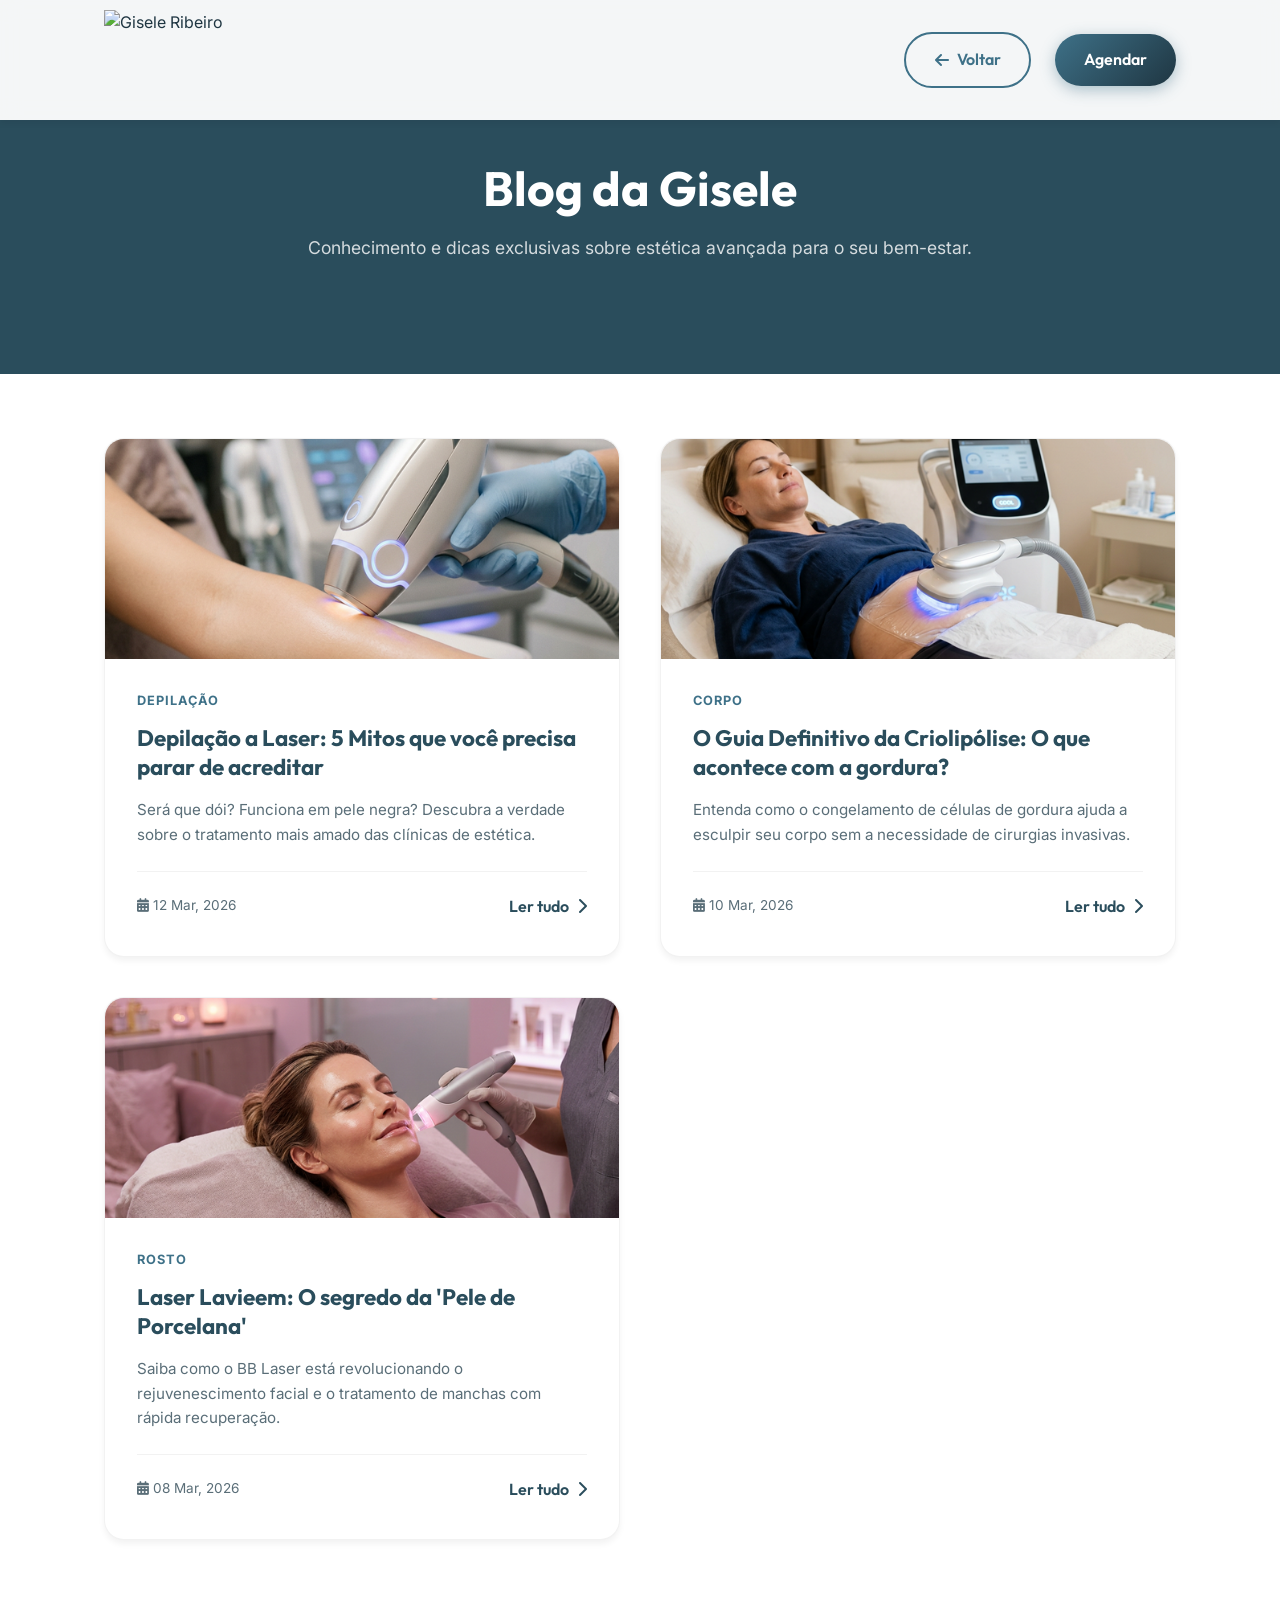
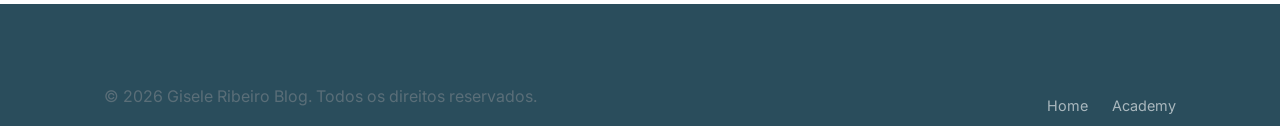
==== blog.html @ f2d23b03 "Add files via upload" ====
<!DOCTYPE html>
<html lang="pt-BR">
<head>
    <meta charset="UTF-8">
    <meta name="viewport" content="width=device-width, initial-scale=1.0">
    <meta name="description" content="Blog Gisele Ribeiro - Dicas, cuidados e novidades sobre saúde e estética avançada.">
    <title>Blog | Gisele Ribeiro Saúde e Estética</title>
    
    <!-- Favicon -->
    <link rel="icon" type="image/webp" href="https://i.ibb.co/fGSXRLW4/Giselr-Besf-nw.webp">
    
    <!-- Fonts & Icons -->
    <link rel="preconnect" href="https://fonts.googleapis.com">
    <link rel="preconnect" href="https://fonts.gstatic.com" crossorigin>
    <link href="https://fonts.googleapis.com/css2?family=Inter:wght@300;400;500;600&family=Outfit:wght@400;600;700&display=swap" rel="stylesheet">
    <link rel="stylesheet" href="https://cdnjs.cloudflare.com/ajax/libs/font-awesome/6.4.0/css/all.min.css">
    
    <link rel="stylesheet" href="styles.css">
    <style>
        .blog-hero {
            background-color: var(--primary-blue-dark);
            color: white;
            padding: 10rem 0 6rem;
            text-align: center;
        }

        .blog-hero h1 { color: white; font-size: 3rem; margin-bottom: 1rem; }
        .blog-hero p { color: rgba(255,255,255,0.8); font-size: 1.1rem; }

        .blog-container { padding: 4rem 0; }
        
        .blog-grid {
            display: grid;
            grid-template-columns: repeat(auto-fill, minmax(350px, 1fr));
            gap: 2.5rem;
        }

        .blog-card {
            background: white;
            border-radius: 20px;
            overflow: hidden;
            box-shadow: var(--shadow-sm);
            transition: var(--transition-normal);
            border: 1px solid rgba(0,0,0,0.05);
            display: flex;
            flex-direction: column;
        }

        .blog-card:hover { transform: translateY(-10px); box-shadow: var(--shadow-lg); }

        .blog-card-img { height: 220px; width: 100%; object-fit: cover; }

        .blog-card-body { padding: 2rem; flex: 1; display: flex; flex-direction: column; }
        
        .blog-card-category {
            color: var(--primary-blue);
            font-size: 0.8rem;
            text-transform: uppercase;
            letter-spacing: 1px;
            font-weight: 700;
            margin-bottom: 0.8rem;
        }

        .blog-card-body h3 { font-size: 1.4rem; margin-bottom: 1rem; line-height: 1.3; }
        .blog-card-body p { font-size: 0.95rem; color: var(--text-muted); margin-bottom: 1.5rem; flex: 1; }

        .blog-card-footer {
            display: flex;
            justify-content: space-between;
            align-items: center;
            border-top: 1px solid rgba(0,0,0,0.05);
            padding-top: 1rem;
            font-size: 0.85rem;
            color: var(--text-muted);
        }

        @media (max-width: 768px) {
            .blog-grid { grid-template-columns: 1fr; }
            .blog-hero { padding: 8rem 0 4rem; }
        }

        /* Post Modal */
        .post-modal {
            position: fixed;
            top: 0; left: 0; width: 100%; height: 100%;
            background: rgba(0,0,0,0.8);
            z-index: 10000;
            display: none;
            align-items: center;
            justify-content: center;
            padding: 2rem;
        }

        .modal-content {
            background: white;
            width: 100%;
            max-width: 800px;
            max-height: 90vh;
            border-radius: 24px;
            overflow-y: auto;
            position: relative;
            padding: 3rem;
        }

        .close-modal {
            position: absolute;
            top: 1.5rem; right: 1.5rem;
            background: none; border: none; font-size: 2rem;
            cursor: pointer; color: var(--text-dark);
        }
    </style>
</head>
<body>

    <!-- Header Navigation (Simplified) -->
    <header class="header">
        <div class="container header-content">
            <a href="index.html" class="logo">
                <img src="https://i.ibb.co/fGSXRLW4/Giselr-Besf-nw.webp" alt="Gisele Ribeiro" class="logo-img">
            </a>
            <div class="header-actions">
                <a href="index.html" class="btn btn-outline"><i class="fa-solid fa-arrow-left"></i> Voltar</a>
                <a href="index.html#agendamento" class="btn btn-primary">Agendar</a>
            </div>
        </div>
    </header>

    <section class="blog-hero">
        <div class="container">
            <h1>Blog da Gisele</h1>
            <p>Conhecimento e dicas exclusivas sobre estética avançada para o seu bem-estar.</p>
        </div>
    </section>

    <main class="blog-container">
        <div class="container">
            <div id="blog-grid" class="blog-grid">
                <!-- Posts will be loaded here via JS -->
                <div class="text-center w-100"><i class="fa-solid fa-spinner fa-spin fa-2x"></i></div>
            </div>
        </div>
    </main>

    <!-- Post Modal -->
    <div id="postModal" class="post-modal">
        <div class="modal-content">
            <button class="close-modal">&times;</button>
            <div id="postDescription"></div>
        </div>
    </div>

    <footer class="footer">
        <div class="container footer-bottom-content">
            <p>&copy; 2026 Gisele Ribeiro Blog. Todos os direitos reservados.</p>
            <div class="legal-links">
                <a href="index.html">Home</a>
                <a href="cursos.html">Academy</a>
            </div>
        </div>
    </footer>

    <script>
        document.addEventListener('DOMContentLoaded', () => {
            const blogGrid = document.getElementById('blog-grid');
            const postModal = document.getElementById('postModal');
            const postDescription = document.getElementById('postDescription');
            const closeModal = document.querySelector('.close-modal');

            // Load Posts
            fetch('posts.json')
                .then(response => response.json())
                .then(posts => {
                    blogGrid.innerHTML = '';
                    posts.forEach(post => {
                        const card = document.createElement('div');
                        card.className = 'blog-card';
                        card.innerHTML = `
                            <img src="${post.image}" alt="${post.title}" class="blog-card-img">
                            <div class="blog-card-body">
                                <span class="blog-card-category">${post.category}</span>
                                <h3>${post.title}</h3>
                                <p>${post.excerpt}</p>
                                <div class="blog-card-footer">
                                    <span><i class="fa-solid fa-calendar-days"></i> ${post.date}</span>
                                    <button class="btn btn-secondary read-more" data-id="${post.id}">Ler tudo <i class="fa-solid fa-chevron-right"></i></button>
                                </div>
                            </div>
                        `;
                        blogGrid.appendChild(card);
                    });

                    // Add click events for Read More
                    document.querySelectorAll('.read-more').forEach(btn => {
                        btn.addEventListener('click', () => {
                            const postId = btn.getAttribute('data-id');
                            const post = posts.find(p => p.id == postId);
                            showPost(post);
                        });
                    });
                });

            function showPost(post) {
                postDescription.innerHTML = `
                    <span class="blog-card-category">${post.category}</span>
                    <h2 style="font-size: 2.2rem; margin: 1rem 0;">${post.title}</h2>
                    <div style="color: #64748b; margin-bottom: 2rem;">Publicado em ${post.date}</div>
                    <img src="${post.image}" style="width: 100%; height: 400px; object-fit: cover; border-radius: 16px; margin-bottom: 2rem;">
                    <div class="post-text-content" style="line-height: 1.8; font-size: 1.1rem; color: #334155;">
                        ${post.content}
                    </div>
                    <div style="margin-top: 3rem; text-align: center;">
                        <a href="https://wa.me/5562996547768?text=Vi a postagem sobre ${post.title} no blog e gostaria de saber mais." target="_blank" class="btn btn-whatsapp">
                            <i class="fa-brands fa-whatsapp"></i> Tirar dúvidas sobre isso no WhatsApp
                        </a>
                    </div>
                `;
                postModal.style.display = 'flex';
                document.body.style.overflow = 'hidden';
            }

            closeModal.addEventListener('click', () => {
                postModal.style.display = 'none';
                document.body.style.overflow = '';
            });

            window.addEventListener('click', (e) => {
                if (e.target == postModal) {
                    postModal.style.display = 'none';
                    document.body.style.overflow = '';
                }
            });
        });
    </script>
</body>
</html>
---- styles.css ----
/* Root Variables */
:root {
    /* Color Palette */
    --primary-blue: #3E7188; /* Deep slate blue from the main cards */
    --primary-blue-dark: #2A4D5C; /* Darker shade for text/contrast */
    --primary-blue-light: #5A8FAD; /* Lighter shade for hover states */
    --primary-lilac: #1F3642; /* Replacing lilac with a dark charcoal slate from the lines/text */
    --primary-lilac-light: #9CA7AE; /* Replacing light lilac with a soft silver/gray */
    --bg-white: #FFFFFF;
    --bg-light: #E8EDEF; /* Soft grayish-blue for light backgrounds */
    --text-dark: #1F3642; /* Dark slate text */
    --text-muted: #5A6E78;
    --accent: #E8EDEF;
    
    /* Typography */
    --font-heading: 'Outfit', sans-serif;
    --font-body: 'Inter', sans-serif;
    
    /* Shadows */
    --shadow-sm: 0 4px 6px rgba(0,0,0,0.05);
    --shadow-md: 0 10px 30px rgba(62, 113, 136, 0.1);
    --shadow-lg: 0 20px 40px rgba(61, 82, 160, 0.15);
    
    /* Transitions */
    --transition-fast: 0.2s ease;
    --transition-normal: 0.3s ease;
    --transition-slow: 0.5s ease;
}

/* Reset & Base Styles */
* {
    margin: 0;
    padding: 0;
    box-sizing: border-box;
}

html {
    scroll-behavior: smooth;
    font-size: 16px;
}

body {
    font-family: var(--font-body);
    color: var(--text-dark);
    background-color: var(--bg-white);
    line-height: 1.6;
    overflow-x: hidden;
}

h1, h2, h3, h4, h5, h6 {
    font-family: var(--font-heading);
    font-weight: 700;
    line-height: 1.2;
    color: var(--primary-blue-dark);
}

p {
    margin-bottom: 1rem;
    color: var(--text-muted);
}

a {
    text-decoration: none;
    color: inherit;
    transition: var(--transition-normal);
}

ul {
    list-style: none;
}

/* Container */
.container {
    width: 100%;
    max-width: 1200px;
    margin: 0 auto;
    padding: 0 5%;
}

.container-sm {
    max-width: 900px;
}

.section-padding {
    padding: 6rem 0;
}

.bg-light {
    background-color: var(--bg-light);
}

.text-center {
    text-align: center;
}

.highlight {
    color: var(--primary-lilac);
    position: relative;
    display: inline-block;
}

.section-heading {
    margin-bottom: 4rem;
}

.section-heading h2 {
    font-size: 2.5rem;
    margin-bottom: 1rem;
}

.section-heading p {
    font-size: 1.1rem;
    max-width: 600px;
    margin: 0 auto;
}

/* Buttons */
.btn {
    display: inline-flex;
    align-items: center;
    justify-content: center;
    padding: 0.8rem 1.8rem;
    border-radius: 50px;
    font-family: var(--font-heading);
    font-weight: 600;
    font-size: 1rem;
    cursor: pointer;
    transition: var(--transition-normal);
    gap: 0.5rem;
    border: none;
}

.btn-large {
    padding: 1rem 2.5rem;
    font-size: 1.1rem;
}

.btn-primary {
    background: linear-gradient(135deg, var(--primary-blue), var(--primary-lilac));
    color: white;
    box-shadow: 0 4px 15px rgba(62, 113, 136, 0.4);
}

.btn-primary:hover {
    transform: translateY(-2px);
    box-shadow: 0 8px 25px rgba(62, 113, 136, 0.5);
    color: white;
}

.btn-secondary {
    background: transparent;
    color: var(--primary-blue-dark);
    padding: 0.5rem 0;
    border-radius: 0;
}

.btn-secondary:hover {
    color: var(--primary-lilac);
    gap: 0.8rem;
}

.btn-outline {
    background: transparent;
    border: 2px solid var(--primary-blue);
    color: var(--primary-blue);
}

.btn-outline:hover {
    background: var(--primary-blue);
    color: white;
}

.w-100 {
    width: 100%;
}

/* Header */
.header {
    position: fixed;
    top: 0;
    width: 100%;
    background-color: rgba(255, 255, 255, 0.95);
    backdrop-filter: blur(10px);
    z-index: 1000;
    box-shadow: var(--shadow-sm);
    transition: var(--transition-normal);
}

.header-content {
    display: flex;
    justify-content: space-between;
    align-items: center;
    height: 120px; /* Increased from 80px to accommodate larger logo */
}

.logo {
    display: flex;
    align-items: center;
    text-decoration: none;
}

.logo-img {
    height: 100px; /* Increased significantly for header */
    width: auto;
    object-fit: contain;
    transition: var(--transition-fast);
}

.footer-logo {
    height: 70px; /* Reverted to a slightly smaller size for footer */
    filter: brightness(0) invert(1);
}

.header-actions {
    display: flex;
    align-items: center;
    gap: 1.5rem;
}

.nav-toggle {
    background: none;
    border: none;
    font-size: 1.6rem;
    color: var(--primary-blue-dark);
    cursor: pointer;
    display: flex;
    align-items: center;
    gap: 0.8rem;
    transition: var(--transition-normal);
    padding: 0.5rem;
}

.nav-toggle:hover {
    color: var(--primary-blue);
    transform: scale(1.05);
}

.menu-label {
    font-size: 0.85rem;
    font-weight: 700;
    letter-spacing: 2px;
    color: var(--text-dark);
}

/* Sidebar Navigation */
.sidebar-nav {
    position: fixed;
    top: 0;
    right: -100%;
    width: 350px;
    height: 100vh;
    background: white;
    z-index: 2000;
    padding: 3rem 2.5rem;
    transition: all 0.5s cubic-bezier(0.77, 0, 0.175, 1);
    display: flex;
    flex-direction: column;
    box-shadow: -10px 0 30px rgba(0,0,0,0.05);
}

.sidebar-nav.active {
    right: 0;
}

.sidebar-header {
    display: flex;
    justify-content: flex-end;
    margin-bottom: 3rem;
}

.nav-close {
    background: none;
    border: none;
    font-size: 2rem;
    color: var(--text-dark);
    cursor: pointer;
    transition: var(--transition-normal);
}

.nav-close:hover {
    color: var(--primary-blue);
    transform: rotate(90deg);
}

.sidebar-links {
    display: flex;
    flex-direction: column;
    gap: 1.2rem;
    flex: 1;
}

.sidebar-link {
    font-family: var(--font-heading);
    font-size: 1.4rem;
    font-weight: 600;
    color: var(--text-dark);
    text-decoration: none;
    transition: var(--transition-normal);
    position: relative;
    display: inline-block;
    width: fit-content;
}

.sidebar-link::after {
    content: '';
    position: absolute;
    bottom: -2px;
    left: 0;
    width: 0;
    height: 2px;
    background: var(--primary-blue);
    transition: var(--transition-normal);
}

.sidebar-link:hover {
    color: var(--primary-blue);
    padding-left: 10px;
}

.sidebar-link:hover::after {
    width: 100%;
}

.sidebar-link.active {
    color: var(--primary-blue);
}

.sidebar-link.active::after {
    width: 100%;
}

.sidebar-link .badge {
    font-size: 0.65rem;
    background: var(--bg-light);
    color: var(--text-muted);
    padding: 0.2rem 0.6rem;
    border-radius: 50px;
    margin-left: 10px;
    vertical-align: middle;
    font-weight: 500;
}

.sidebar-footer {
    padding-top: 2rem;
    border-top: 1px solid rgba(0,0,0,0.05);
}

.nav-overlay {
    position: fixed;
    top: 0;
    left: 0;
    width: 100%;
    height: 100%;
    background: rgba(31, 54, 66, 0.4);
    backdrop-filter: blur(4px);
    z-index: 1999;
    opacity: 0;
    visibility: hidden;
    transition: var(--transition-normal);
}

.nav-overlay.active {
    opacity: 1;
    visibility: visible;
}

@media (max-width: 768px) {
    .sidebar-nav {
        width: 100%;
        padding: 2.5rem 1.5rem;
    }
    
    .sidebar-link {
        font-size: 1.2rem;
    }
}

/* Hero Section */
.hero {
    padding-top: 120px;
    padding-bottom: 4rem;
    min-height: 90vh;
    display: flex;
    align-items: center;
    background: radial-gradient(circle at top right, rgba(225, 175, 209, 0.15) 0%, transparent 40%),
                radial-gradient(circle at bottom left, rgba(62, 113, 136, 0.1) 0%, transparent 40%);
}

.hero-container {
    display: grid;
    grid-template-columns: 1fr 1fr;
    gap: 3rem;
    align-items: center;
}

.hero-text-content h1 {
    font-size: 3.5rem;
    margin-bottom: 1.5rem;
    line-height: 1.1;
}

.hero-text-content p {
    font-size: 1.1rem;
    margin-bottom: 2.5rem;
    font-weight: 300;
    color: var(--text-dark);
}

.hero-actions {
    display: flex;
    gap: 1rem;
    flex-wrap: wrap;
}

.hero-carousel {
    width: 100%;
    position: relative;
    border-radius: 24px;
    overflow: hidden;
    box-shadow: var(--shadow-lg);
}

/* Swiper overrides */
.card-slide {
    position: relative;
    border-radius: 24px;
    overflow: hidden;
    aspect-ratio: 4/5;
}

.card-slide img {
    width: 100%;
    height: 100%;
    object-fit: cover;
}

.card-slide::after {
    content: '';
    position: absolute;
    bottom: 0;
    left: 0;
    width: 100%;
    height: 60%;
    background: linear-gradient(to top, rgba(0,0,0,0.8), transparent);
}

.slide-content {
    position: absolute;
    bottom: 0;
    left: 0;
    padding: 2.5rem 2rem;
    width: 100%;
    z-index: 2;
    color: white;
}

.slide-content h3 {
    color: white;
    font-size: 2rem;
    margin-bottom: 0.5rem;
}

.slide-content p {
    color: rgba(255,255,255,0.9);
    margin-bottom: 0;
    font-size: 1rem;
}

.swiper-button-next, .swiper-button-prev {
    color: white !important;
    background: rgba(255,255,255,0.2);
    backdrop-filter: blur(5px);
    width: 50px !important;
    height: 50px !important;
    border-radius: 50%;
}

.swiper-button-next::after, .swiper-button-prev::after {
    font-size: 1.2rem !important;
}

.swiper-pagination-bullet-active {
    background: var(--primary-lilac) !important;
}

/* Services Section */
.services-grid {
    display: grid;
    grid-template-columns: repeat(2, 1fr);
    gap: 2.5rem;
}

.service-card {
    background: white;
    border-radius: 24px;
    overflow: hidden;
    box-shadow: var(--shadow-sm);
    transition: var(--transition-normal);
    border: 1px solid rgba(0,0,0,0.03);
    display: flex;
    flex-direction: column;
}

.service-card:hover {
    transform: translateY(-10px);
    box-shadow: var(--shadow-lg);
}

.service-card:hover .service-image img {
    transform: scale(1.05);
}

.service-image {
    position: relative;
    height: 250px;
    overflow: hidden;
}

.service-image img {
    width: 100%;
    height: 100%;
    object-fit: cover;
    transition: var(--transition-slow);
}

.service-icon {
    position: absolute;
    bottom: -25px;
    right: 30px;
    width: 60px;
    height: 60px;
    background: white;
    border-radius: 50%;
    display: flex;
    align-items: center;
    justify-content: center;
    font-size: 1.5rem;
    color: var(--primary-lilac);
    box-shadow: 0 10px 20px rgba(0,0,0,0.1);
    z-index: 2;
}

.service-content {
    padding: 2.5rem 2rem;
    flex: 1;
    display: flex;
    flex-direction: column;
}

.service-content h3 {
    font-size: 1.5rem;
    margin-bottom: 1rem;
}

.service-features {
    margin: 1.5rem 0;
    flex: 1;
}

.service-features li {
    display: flex;
    align-items: center;
    gap: 0.8rem;
    margin-bottom: 0.8rem;
    color: var(--text-dark);
    font-size: 0.95rem;
}

.service-features i {
    color: var(--primary-blue);
}

/* Benefits */
.benefits-wrapper {
    display: grid;
    grid-template-columns: 1fr 1fr;
    gap: 4rem;
    align-items: center;
}

.benefits-image-col {
    position: relative;
}

.rounded-image {
    border-radius: 20px;
    width: 100%;
    height: auto;
    object-fit: cover;
}

.experience-badge {
    position: absolute;
    bottom: -20px;
    left: -20px;
    background: linear-gradient(135deg, var(--primary-blue), var(--primary-blue-dark));
    color: white;
    padding: 1.5rem;
    border-radius: 20px;
    display: flex;
    flex-direction: column;
    align-items: center;
    justify-content: center;
    box-shadow: 0 10px 20px rgba(61, 82, 160, 0.3);
}

.badge-num {
    font-family: var(--font-heading);
    font-size: 2.5rem;
    font-weight: 700;
    line-height: 1;
}

.badge-text {
    font-size: 0.85rem;
    text-align: center;
    letter-spacing: 1px;
}

.benefits-content h2 {
    font-size: 2.5rem;
    margin-bottom: 1rem;
}

.benefits-content .subtitle {
    font-size: 1.1rem;
    margin-bottom: 2rem;
}

.benefit-item {
    display: flex;
    gap: 1.5rem;
    margin-bottom: 2rem;
}

.icon-box {
    width: 50px;
    height: 50px;
    background: rgba(62, 113, 136, 0.1);
    border-radius: 12px;
    display: flex;
    align-items: center;
    justify-content: center;
    font-size: 1.5rem;
    color: var(--primary-blue);
    flex-shrink: 0;
}

.benefit-text h4 {
    font-size: 1.2rem;
    margin-bottom: 0.3rem;
}

.benefit-text p {
    margin-bottom: 0;
    font-size: 0.95rem;
}

/* Testimonials */
.testimonials-grid {
    display: grid;
    grid-template-columns: repeat(3, 1fr);
    gap: 2rem;
}

.testimonial-card {
    background: white;
    padding: 2.5rem 2rem;
    border-radius: 20px;
    box-shadow: var(--shadow-sm);
    position: relative;
    border: 1px solid rgba(0,0,0,0.03);
}

.quote-icon {
    font-size: 2rem;
    color: rgba(31, 54, 66, 0.2);
    position: absolute;
    top: 1.5rem;
    right: 2rem;
}

.testimonial-text {
    font-style: italic;
    color: var(--text-dark);
    margin-bottom: 1.5rem;
    position: relative;
    z-index: 1;
}

.rating {
    color: #FFB800;
    margin-bottom: 1.5rem;
    font-size: 0.9rem;
}

.client-info {
    display: flex;
    align-items: center;
    gap: 1rem;
}

.client-info img {
    width: 60px;
    height: 60px;
    border-radius: 50%;
    object-fit: cover;
}

.client-info h4 {
    font-size: 1.1rem;
    margin-bottom: 0.1rem;
}

.client-info span {
    font-size: 0.85rem;
    color: var(--text-muted);
}

/* Booking Form */
.booking {
    background: linear-gradient(to bottom, var(--bg-white), var(--bg-light));
}

.booking-box {
    background: white;
    padding: 4rem;
    border-radius: 24px;
    box-shadow: var(--shadow-lg);
    border: 1px solid rgba(0,0,0,0.05);
}

.booking-form {
    margin-top: 2rem;
}

.form-group {
    margin-bottom: 1.5rem;
}

.row {
    display: flex;
    gap: 1.5rem;
}

.col {
    flex: 1;
}

label {
    display: block;
    font-weight: 500;
    margin-bottom: 0.5rem;
    color: var(--text-dark);
}

input, select {
    width: 100%;
    padding: 1rem 1.2rem;
    border: 1px solid #E2E8F0;
    border-radius: 12px;
    font-family: inherit;
    font-size: 1rem;
    transition: var(--transition-fast);
    background-color: #F8FAFC;
}

input:focus, select:focus {
    outline: none;
    border-color: var(--primary-blue);
    background-color: white;
    box-shadow: 0 0 0 3px rgba(62, 113, 136, 0.1);
}

.custom-select-wrapper {
    position: relative;
}

.custom-select-wrapper::after {
    content: '\f107';
    font-family: 'Font Awesome 6 Free';
    font-weight: 900;
    position: absolute;
    right: 1.2rem;
    top: 50%;
    transform: translateY(-50%);
    pointer-events: none;
    color: var(--text-muted);
}

select {
    appearance: none;
}

.btn-submit {
    margin-top: 1rem;
}

/* Footer */
.footer {
    background-color: var(--primary-blue-dark);
    color: white;
    padding-top: 5rem;
}

.footer-grid {
    display: grid;
    grid-template-columns: 2fr 1.5fr 1.5fr;
    gap: 3rem;
    margin-bottom: 3rem;
}

.footer .logo-text, .footer .logo-subtext {
    color: white;
}

.footer-desc {
    color: rgba(255,255,255,0.7);
    margin: 1.5rem 0;
}

.social-links {
    display: flex;
    gap: 1rem;
}

.social-links a {
    width: 40px;
    height: 40px;
    background: rgba(255,255,255,0.1);
    border-radius: 50%;
    display: flex;
    align-items: center;
    justify-content: center;
    color: white;
}

.social-links a:hover {
    background: var(--primary-lilac);
    transform: translateY(-3px);
}

.footer h3 {
    color: white;
    font-size: 1.2rem;
    margin-bottom: 1.5rem;
    position: relative;
    padding-bottom: 0.5rem;
}

.footer h3::after {
    content: '';
    position: absolute;
    bottom: 0;
    left: 0;
    width: 30px;
    height: 2px;
    background: var(--primary-lilac);
}

.footer ul li {
    margin-bottom: 1rem;
    color: rgba(255,255,255,0.7);
    display: flex;
    align-items: center;
    gap: 0.8rem;
}

.footer ul li i {
    color: var(--primary-lilac);
}

.footer-hours span {
    color: white;
    font-weight: 500;
}

.footer-bottom {
    border-top: 1px solid rgba(255,255,255,0.1);
    padding: 1.5rem 0;
}

.footer-bottom-content {
    display: flex;
    justify-content: space-between;
    align-items: center;
}

.footer-bottom p {
    margin: 0;
    color: rgba(255,255,255,0.6);
    font-size: 0.9rem;
}

.legal-links {
    display: flex;
    gap: 1.5rem;
}

.legal-links a {
    color: rgba(255,255,255,0.6);
    font-size: 0.9rem;
}

.legal-links a:hover {
    color: white;
}

/* Utilities & Animations */
.d-none-desktop { display: none; }
.d-none-mobile { display: block; }

.reveal-up {
    opacity: 0;
    transform: translateY(30px);
    transition: all 0.8s cubic-bezier(0.5, 0, 0, 1);
}

.reveal-up.active {
    opacity: 1;
    transform: translateY(0);
}

.reveal-left {
    opacity: 0;
    transform: translateX(-30px);
    transition: all 0.8s cubic-bezier(0.5, 0, 0, 1);
}

.reveal-right {
    opacity: 0;
    transform: translateX(30px);
    transition: all 0.8s cubic-bezier(0.5, 0, 0, 1);
}

.reveal-left.active, .reveal-right.active {
    opacity: 1;
    transform: translateX(0);
}

/* WhatsApp & Interactive Elements */
.service-actions {
    display: flex;
    justify-content: space-between;
    align-items: center;
    margin-top: 1rem;
    gap: 1rem;
}

.btn-whatsapp-sm {
    background: #25D366;
    color: white;
    font-size: 0.9rem;
    padding: 0.6rem 1.2rem;
    border-radius: 12px;
}

.btn-whatsapp-sm:hover {
    background: #128C7E;
    color: white;
}

.btn-whatsapp {
    background: #25D366;
    color: white;
}

.btn-whatsapp:hover {
    background: #128C7E;
    color: white;
}

.cta-box {
    background: white;
    padding: 3rem;
    border-radius: 32px;
    box-shadow: var(--shadow-lg);
    display: flex;
    justify-content: space-between;
    align-items: center;
    gap: 2rem;
    border: 1px solid rgba(37, 211, 102, 0.2);
}

.cta-content h2 {
    font-size: 2.2rem;
    margin-bottom: 1rem;
}

.cta-content p {
    margin-bottom: 0;
    max-width: 500px;
}

/* Floating WhatsApp */
.whatsapp-float {
    position: fixed;
    bottom: 30px;
    right: 30px;
    width: 65px;
    height: 65px;
    background: #25D366;
    color: white;
    border-radius: 50%;
    display: flex;
    align-items: center;
    justify-content: center;
    font-size: 2.2rem;
    box-shadow: 0 10px 25px rgba(37, 211, 102, 0.4);
    z-index: 9999;
    transition: all 0.3s cubic-bezier(0.175, 0.885, 0.32, 1.275);
    animation: pulse-whatsapp 2s infinite;
}

.whatsapp-float:hover {
    transform: scale(1.1);
    color: white;
}

.whatsapp-float .tooltip {
    position: absolute;
    right: 80px;
    background: #1F3642;
    color: white;
    padding: 0.6rem 1.2rem;
    border-radius: 12px;
    font-size: 0.9rem;
    font-weight: 500;
    white-space: nowrap;
    opacity: 0;
    visibility: hidden;
    transition: all 0.3s ease;
}

.whatsapp-float .tooltip::after {
    content: '';
    position: absolute;
    right: -8px;
    top: 50%;
    transform: translateY(-50%);
    border-top: 8px solid transparent;
    border-bottom: 8px solid transparent;
    border-left: 8px solid #1F3642;
}

.whatsapp-float:hover .tooltip {
    opacity: 1;
    visibility: visible;
    right: 75px;
}

@keyframes pulse-whatsapp {
    0% { box-shadow: 0 0 0 0 rgba(37, 211, 102, 0.7); }
    70% { box-shadow: 0 0 0 15px rgba(37, 211, 102, 0); }
    100% { box-shadow: 0 0 0 0 rgba(37, 211, 102, 0); }
}

@media (max-width: 768px) {
    .cta-box {
        flex-direction: column;
        text-align: center;
        padding: 2rem;
    }
    
    .cta-content h2 {
        font-size: 1.8rem;
    }
    
    .whatsapp-float {
        width: 55px;
        height: 55px;
        font-size: 1.8rem;
        bottom: 20px;
        right: 20px;
    }
}

/* Responsiveness */
@media (max-width: 992px) {
    .hero-container, .benefits-wrapper {
        grid-template-columns: 1fr;
    }
    
    .hero {
        padding-top: 150px; /* Increased to account for the larger 120px header */
        text-align: center;
    }
    
    .hero-actions {
        justify-content: center;
    }
    
    .services-grid {
        grid-template-columns: 1fr;
    }
    
    .testimonials-grid {
        grid-template-columns: repeat(2, 1fr);
    }
    
    .benefits-image-col {
        order: 2;
    }
    .benefits-content {
        order: 1;
    }
    
    .footer-grid {
        grid-template-columns: 1fr 1fr;
    }
}

@media (max-width: 768px) {
    .d-none-mobile { display: none !important; }
    .d-none-desktop { display: block; }
    
    .hero-text-content h1 {
        font-size: 2.8rem;
    }
    
    .testimonials-grid {
        grid-template-columns: 1fr;
    }
    
    .booking-box {
        padding: 2rem;
    }
    
    .row {
        flex-direction: column;
        gap: 0;
    }
    
    .footer-grid {
        grid-template-columns: 1fr;
        gap: 2rem;
    }
    
    .footer-bottom-content {
        flex-direction: column;
        gap: 1rem;
        text-align: center;
    }
}
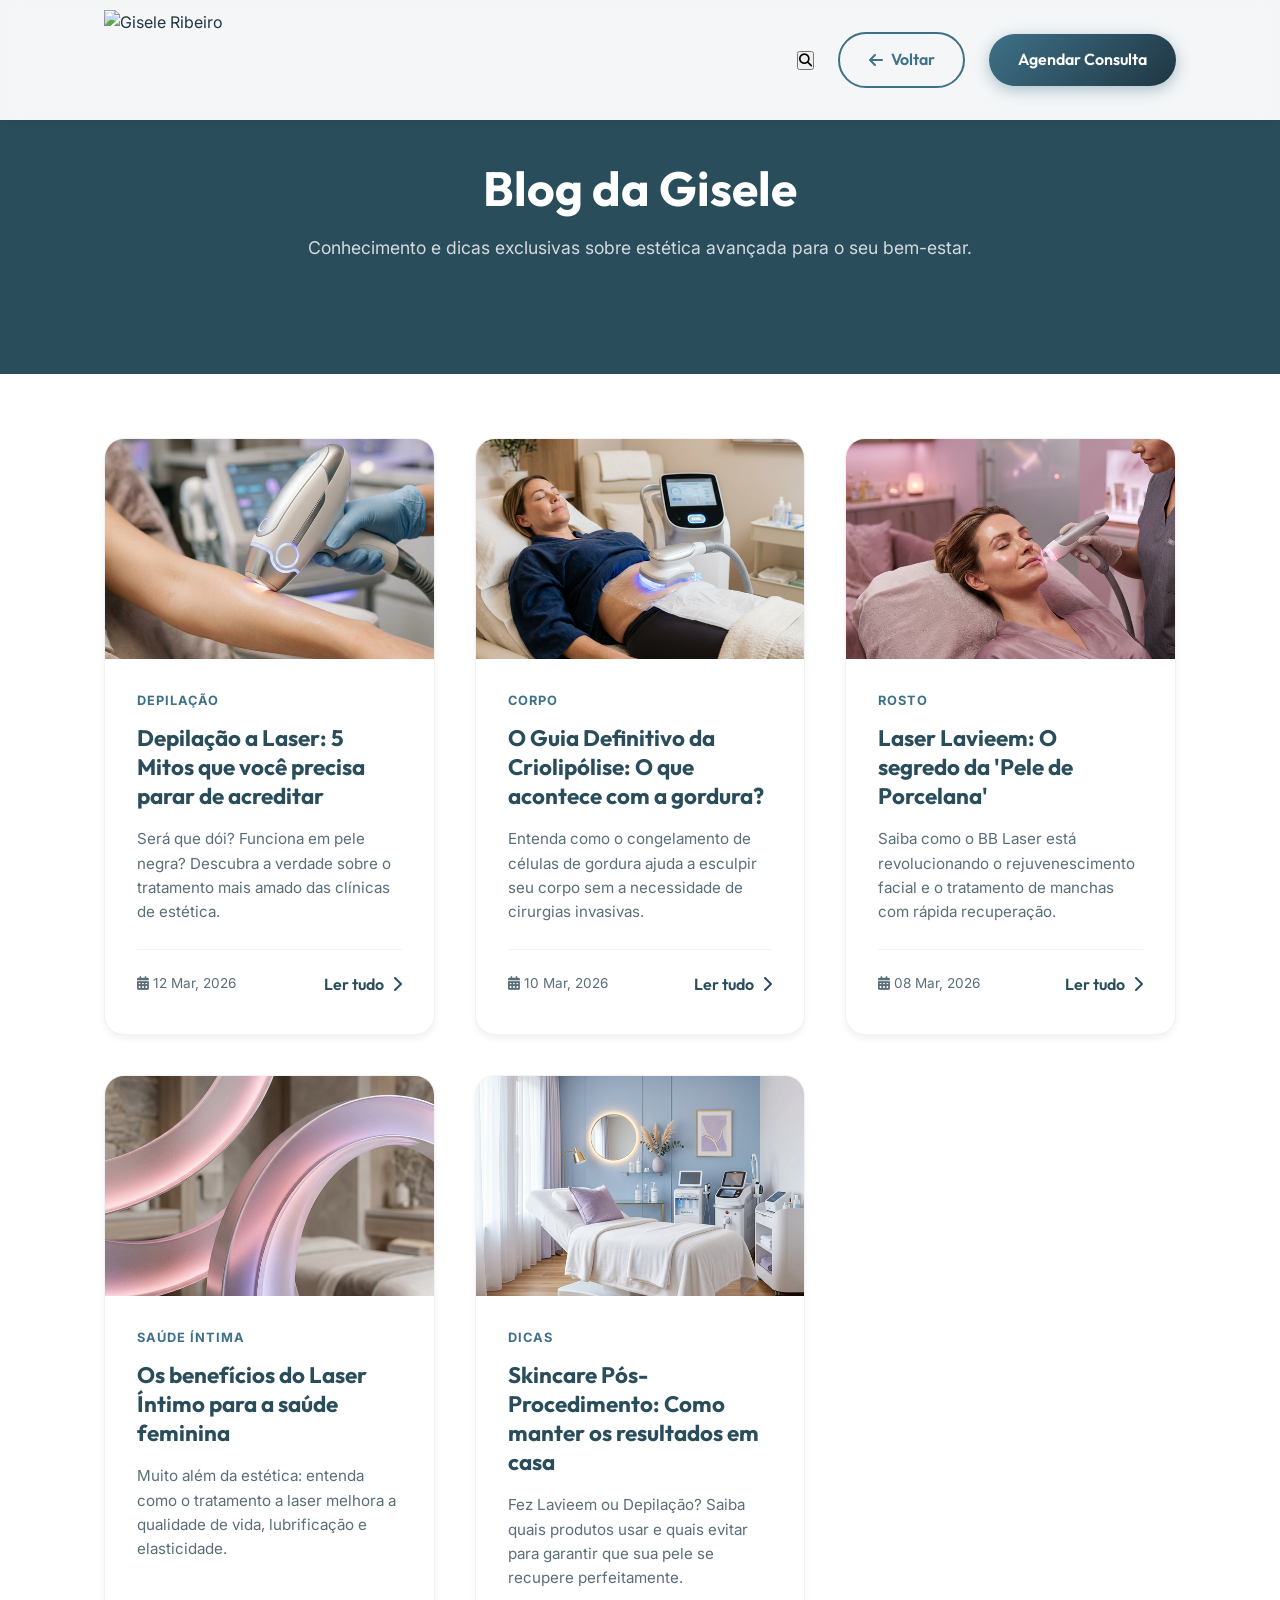
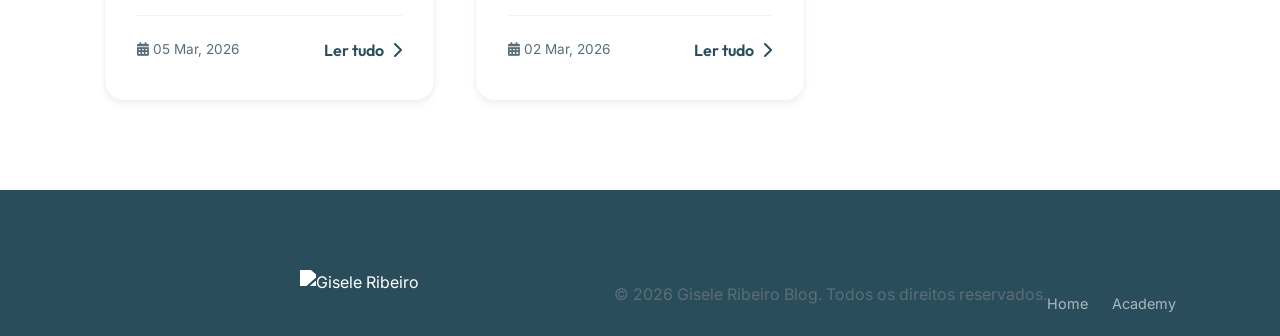
==== commit f120f63e: "Finalização do site: busca global, responsividade mobile/tablet e unificação de código premium" ====
--- a/blog.html
+++ b/blog.html
@@ -16,99 +16,6 @@
     <link rel="stylesheet" href="https://cdnjs.cloudflare.com/ajax/libs/font-awesome/6.4.0/css/all.min.css">
     
     <link rel="stylesheet" href="styles.css">
-    <style>
-        .blog-hero {
-            background-color: var(--primary-blue-dark);
-            color: white;
-            padding: 10rem 0 6rem;
-            text-align: center;
-        }
-
-        .blog-hero h1 { color: white; font-size: 3rem; margin-bottom: 1rem; }
-        .blog-hero p { color: rgba(255,255,255,0.8); font-size: 1.1rem; }
-
-        .blog-container { padding: 4rem 0; }
-        
-        .blog-grid {
-            display: grid;
-            grid-template-columns: repeat(auto-fill, minmax(350px, 1fr));
-            gap: 2.5rem;
-        }
-
-        .blog-card {
-            background: white;
-            border-radius: 20px;
-            overflow: hidden;
-            box-shadow: var(--shadow-sm);
-            transition: var(--transition-normal);
-            border: 1px solid rgba(0,0,0,0.05);
-            display: flex;
-            flex-direction: column;
-        }
-
-        .blog-card:hover { transform: translateY(-10px); box-shadow: var(--shadow-lg); }
-
-        .blog-card-img { height: 220px; width: 100%; object-fit: cover; }
-
-        .blog-card-body { padding: 2rem; flex: 1; display: flex; flex-direction: column; }
-        
-        .blog-card-category {
-            color: var(--primary-blue);
-            font-size: 0.8rem;
-            text-transform: uppercase;
-            letter-spacing: 1px;
-            font-weight: 700;
-            margin-bottom: 0.8rem;
-        }
-
-        .blog-card-body h3 { font-size: 1.4rem; margin-bottom: 1rem; line-height: 1.3; }
-        .blog-card-body p { font-size: 0.95rem; color: var(--text-muted); margin-bottom: 1.5rem; flex: 1; }
-
-        .blog-card-footer {
-            display: flex;
-            justify-content: space-between;
-            align-items: center;
-            border-top: 1px solid rgba(0,0,0,0.05);
-            padding-top: 1rem;
-            font-size: 0.85rem;
-            color: var(--text-muted);
-        }
-
-        @media (max-width: 768px) {
-            .blog-grid { grid-template-columns: 1fr; }
-            .blog-hero { padding: 8rem 0 4rem; }
-        }
-
-        /* Post Modal */
-        .post-modal {
-            position: fixed;
-            top: 0; left: 0; width: 100%; height: 100%;
-            background: rgba(0,0,0,0.8);
-            z-index: 10000;
-            display: none;
-            align-items: center;
-            justify-content: center;
-            padding: 2rem;
-        }
-
-        .modal-content {
-            background: white;
-            width: 100%;
-            max-width: 800px;
-            max-height: 90vh;
-            border-radius: 24px;
-            overflow-y: auto;
-            position: relative;
-            padding: 3rem;
-        }
-
-        .close-modal {
-            position: absolute;
-            top: 1.5rem; right: 1.5rem;
-            background: none; border: none; font-size: 2rem;
-            cursor: pointer; color: var(--text-dark);
-        }
-    </style>
 </head>
 <body>
 
@@ -119,8 +26,11 @@
                 <img src="https://i.ibb.co/fGSXRLW4/Giselr-Besf-nw.webp" alt="Gisele Ribeiro" class="logo-img">
             </a>
             <div class="header-actions">
+                <button class="search-toggle" aria-label="Abrir Busca">
+                    <i class="fa-solid fa-magnifying-glass"></i>
+                </button>
                 <a href="index.html" class="btn btn-outline"><i class="fa-solid fa-arrow-left"></i> Voltar</a>
-                <a href="index.html#agendamento" class="btn btn-primary">Agendar</a>
+                <a href="index.html#agendamento" class="btn btn-primary d-none-mobile">Agendar Consulta</a>
             </div>
         </div>
     </header>
@@ -135,13 +45,13 @@
     <main class="blog-container">
         <div class="container">
             <div id="blog-grid" class="blog-grid">
-                <!-- Posts will be loaded here via JS -->
+                <!-- Posts will be loaded here via script.js -->
                 <div class="text-center w-100"><i class="fa-solid fa-spinner fa-spin fa-2x"></i></div>
             </div>
         </div>
     </main>
 
-    <!-- Post Modal -->
+    <!-- Post Modal (Structure matches script.js logic) -->
     <div id="postModal" class="post-modal">
         <div class="modal-content">
             <button class="close-modal">&times;</button>
@@ -149,8 +59,33 @@
         </div>
     </div>
 
+    <!-- Global Search Overlay -->
+    <div id="searchOverlay" class="search-overlay">
+        <div class="search-container">
+            <div class="search-header">
+                <div class="search-input-wrapper">
+                    <i class="fa-solid fa-magnifying-glass search-icon"></i>
+                    <input type="text" id="searchInput" placeholder="O que você está procurando?" autocomplete="off">
+                </div>
+                <button class="search-close" aria-label="Fechar Busca">&times;</button>
+            </div>
+            <div class="search-results-container">
+                <div id="searchResults" class="search-results">
+                    <div class="search-placeholder">
+                        <i class="fa-solid fa-sparkles"></i>
+                        <p>Digite algo para pesquisar...</p>
+                    </div>
+                </div>
+            </div>
+            <div class="search-footer">
+                <span>Pressione <kbd>ESC</kbd> para fechar</span>
+            </div>
+        </div>
+    </div>
+
     <footer class="footer">
         <div class="container footer-bottom-content">
+            <img src="https://i.ibb.co/fGSXRLW4/Giselr-Besf-nw.webp" alt="Gisele Ribeiro" class="footer-logo" style="height: 50px; filter: brightness(0) invert(1); margin-bottom: 1rem; display: block; margin-left: auto; margin-right: auto;">
             <p>&copy; 2026 Gisele Ribeiro Blog. Todos os direitos reservados.</p>
             <div class="legal-links">
                 <a href="index.html">Home</a>
@@ -159,77 +94,7 @@
         </div>
     </footer>
 
-    <script>
-        document.addEventListener('DOMContentLoaded', () => {
-            const blogGrid = document.getElementById('blog-grid');
-            const postModal = document.getElementById('postModal');
-            const postDescription = document.getElementById('postDescription');
-            const closeModal = document.querySelector('.close-modal');
-
-            // Load Posts
-            fetch('posts.json')
-                .then(response => response.json())
-                .then(posts => {
-                    blogGrid.innerHTML = '';
-                    posts.forEach(post => {
-                        const card = document.createElement('div');
-                        card.className = 'blog-card';
-                        card.innerHTML = `
-                            <img src="${post.image}" alt="${post.title}" class="blog-card-img">
-                            <div class="blog-card-body">
-                                <span class="blog-card-category">${post.category}</span>
-                                <h3>${post.title}</h3>
-                                <p>${post.excerpt}</p>
-                                <div class="blog-card-footer">
-                                    <span><i class="fa-solid fa-calendar-days"></i> ${post.date}</span>
-                                    <button class="btn btn-secondary read-more" data-id="${post.id}">Ler tudo <i class="fa-solid fa-chevron-right"></i></button>
-                                </div>
-                            </div>
-                        `;
-                        blogGrid.appendChild(card);
-                    });
-
-                    // Add click events for Read More
-                    document.querySelectorAll('.read-more').forEach(btn => {
-                        btn.addEventListener('click', () => {
-                            const postId = btn.getAttribute('data-id');
-                            const post = posts.find(p => p.id == postId);
-                            showPost(post);
-                        });
-                    });
-                });
-
-            function showPost(post) {
-                postDescription.innerHTML = `
-                    <span class="blog-card-category">${post.category}</span>
-                    <h2 style="font-size: 2.2rem; margin: 1rem 0;">${post.title}</h2>
-                    <div style="color: #64748b; margin-bottom: 2rem;">Publicado em ${post.date}</div>
-                    <img src="${post.image}" style="width: 100%; height: 400px; object-fit: cover; border-radius: 16px; margin-bottom: 2rem;">
-                    <div class="post-text-content" style="line-height: 1.8; font-size: 1.1rem; color: #334155;">
-                        ${post.content}
-                    </div>
-                    <div style="margin-top: 3rem; text-align: center;">
-                        <a href="https://wa.me/5562996547768?text=Vi a postagem sobre ${post.title} no blog e gostaria de saber mais." target="_blank" class="btn btn-whatsapp">
-                            <i class="fa-brands fa-whatsapp"></i> Tirar dúvidas sobre isso no WhatsApp
-                        </a>
-                    </div>
-                `;
-                postModal.style.display = 'flex';
-                document.body.style.overflow = 'hidden';
-            }
-
-            closeModal.addEventListener('click', () => {
-                postModal.style.display = 'none';
-                document.body.style.overflow = '';
-            });
-
-            window.addEventListener('click', (e) => {
-                if (e.target == postModal) {
-                    postModal.style.display = 'none';
-                    document.body.style.overflow = '';
-                }
-            });
-        });
-    </script>
+    <!-- Custom JS (Shared) -->
+    <script src="script.js"></script>
 </body>
 </html>
--- a/styles.css
+++ b/styles.css
@@ -468,15 +468,24 @@
 
 .swiper-button-next, .swiper-button-prev {
     color: white !important;
-    background: rgba(255,255,255,0.2);
-    backdrop-filter: blur(5px);
-    width: 50px !important;
-    height: 50px !important;
+    background: rgba(31, 54, 66, 0.4); /* Darker background for better contrast */
+    backdrop-filter: blur(8px);
+    width: 55px !important;
+    height: 55px !important;
     border-radius: 50%;
+    z-index: 20; /* Ensure they are above .slide-content (z-index: 2) */
+    transition: var(--transition-normal);
+    border: 1px solid rgba(255,255,255,0.1);
+}
+
+.swiper-button-next:hover, .swiper-button-prev:hover {
+    background: var(--primary-blue);
+    transform: scale(1.1);
 }
 
 .swiper-button-next::after, .swiper-button-prev::after {
-    font-size: 1.2rem !important;
+    font-size: 1.4rem !important;
+    font-weight: bold;
 }
 
 .swiper-pagination-bullet-active {
@@ -912,7 +921,7 @@
 
 .reveal-up {
     opacity: 0;
-    transform: translateY(30px);
+    transform: translateY(50px) scale(0.95);
     transition: all 0.8s cubic-bezier(0.5, 0, 0, 1);
 }
 
@@ -923,13 +932,13 @@
 
 .reveal-left {
     opacity: 0;
-    transform: translateX(-30px);
+    transform: translateX(-50px);
     transition: all 0.8s cubic-bezier(0.5, 0, 0, 1);
 }
 
 .reveal-right {
     opacity: 0;
-    transform: translateX(30px);
+    transform: translateX(50px);
     transition: all 0.8s cubic-bezier(0.5, 0, 0, 1);
 }
 
@@ -1075,70 +1084,420 @@
     }
 }
 
-/* Responsiveness */
-@media (max-width: 992px) {
-    .hero-container, .benefits-wrapper {
-        grid-template-columns: 1fr;
+/* Search Overlay */
+.search-overlay {
+    position: fixed;
+    top: 0;
+    left: 0;
+    width: 100%;
+    height: 100%;
+    background: rgba(255, 255, 255, 0.98);
+    backdrop-filter: blur(15px);
+    z-index: 9999;
+    opacity: 0;
+    visibility: hidden;
+    transition: all 0.4s cubic-bezier(0.77, 0, 0.175, 1);
+    display: flex;
+    justify-content: center;
+    padding: 5vh 5%;
+}
+
+.search-overlay.active {
+    opacity: 1;
+    visibility: visible;
+}
+
+.search-container {
+    width: 100%;
+    max-width: 800px;
+    display: flex;
+    flex-direction: column;
+}
+
+.search-header {
+    display: flex;
+    align-items: center;
+    gap: 2rem;
+    padding-bottom: 2rem;
+    border-bottom: 2px solid var(--bg-light);
+    margin-bottom: 2rem;
+}
+
+.search-input-wrapper {
+    flex: 1;
+    display: flex;
+    align-items: center;
+    gap: 1.5rem;
+}
+
+.search-icon {
+    font-size: 1.8rem;
+    color: var(--primary-blue);
+}
+
+#searchInput {
+    background: transparent;
+    border: none;
+    font-size: 2rem;
+    font-family: var(--font-heading);
+    color: var(--primary-blue-dark);
+    width: 100%;
+    padding: 0;
+}
+
+#searchInput:focus {
+    box-shadow: none;
+}
+
+.search-close {
+    background: var(--bg-light);
+    border: none;
+    width: 50px;
+    height: 50px;
+    border-radius: 50%;
+    font-size: 1.5rem;
+    display: flex;
+    align-items: center;
+    justify-content: center;
+    cursor: pointer;
+    transition: var(--transition-normal);
+}
+
+.search-close:hover {
+    background: var(--primary-blue);
+    color: white;
+    transform: rotate(90deg);
+}
+
+.search-results-container {
+    flex: 1;
+    overflow-y: auto;
+    padding-right: 1rem;
+}
+
+.search-placeholder {
+    text-align: center;
+    padding-top: 10vh;
+    color: var(--text-muted);
+}
+
+.search-placeholder i {
+    font-size: 3rem;
+    margin-bottom: 1.5rem;
+    opacity: 0.3;
+}
+
+.search-section {
+    margin-bottom: 2.5rem;
+}
+
+.search-section h4 {
+    font-size: 0.8rem;
+    text-transform: uppercase;
+    letter-spacing: 2px;
+    color: var(--primary-blue);
+    margin-bottom: 1.5rem;
+    opacity: 0.7;
+}
+
+.search-result-item {
+    display: flex;
+    align-items: center;
+    gap: 1.5rem;
+    padding: 1.2rem;
+    border-radius: 16px;
+    background: white;
+    margin-bottom: 1rem;
+    transition: var(--transition-normal);
+    border: 1px solid transparent;
+}
+
+.search-result-item:hover {
+    background: var(--bg-light);
+    transform: translateX(10px);
+    border-color: var(--primary-blue-light);
+}
+
+.search-result-item i {
+    width: 45px;
+    height: 45px;
+    background: white;
+    border-radius: 12px;
+    display: flex;
+    align-items: center;
+    justify-content: center;
+    color: var(--primary-blue);
+    font-size: 1.2rem;
+    box-shadow: var(--shadow-sm);
+}
+
+.search-result-item div {
+    display: flex;
+    flex-direction: column;
+}
+
+.search-result-item span {
+    font-weight: 600;
+    color: var(--primary-blue-dark);
+    font-size: 1.1rem;
+}
+
+.search-result-item small {
+    font-size: 0.8rem;
+    color: var(--text-muted);
+}
+
+.search-footer {
+    padding-top: 2rem;
+    text-align: center;
+    font-size: 0.85rem;
+    color: var(--text-muted);
+}
+
+kbd {
+    background: var(--bg-light);
+    padding: 0.2rem 0.5rem;
+    border-radius: 4px;
+    font-family: inherit;
+    font-size: 0.75rem;
+    border: 1px solid #cbd5e1;
+}
+
+/* Responsiveness Audit & Improvements */
+@media (max-width: 1024px) {
+    html { font-size: 15px; }
+    .hero-container { gap: 2rem; }
+    .hero-text-content h1 { font-size: 3rem; }
+    .benefits-wrapper { gap: 2.5rem; }
+}
+
+@media (max-width: 768px) {
+    html { font-size: 14px; }
+    .section-padding { padding: 4rem 0; }
+    .section-heading h2 { font-size: 2.2rem; }
+    
+    .hero {
+        padding-top: 140px;
+        min-height: auto;
     }
     
-    .hero {
-        padding-top: 150px; /* Increased to account for the larger 120px header */
+    .hero-container {
+        grid-template-columns: 1fr;
         text-align: center;
     }
     
-    .hero-actions {
-        justify-content: center;
-    }
+    .hero-text-content h1 { font-size: 2.5rem; }
+    .hero-actions { justify-content: center; }
     
-    .services-grid {
-        grid-template-columns: 1fr;
-    }
+    .services-grid { grid-template-columns: 1fr; }
+    .testimonials-grid { grid-template-columns: 1fr; }
     
-    .testimonials-grid {
-        grid-template-columns: repeat(2, 1fr);
-    }
+    .benefits-wrapper { grid-template-columns: 1fr; }
+    .benefits-image-col { order: 2; margin-top: 2rem; }
+    .experience-badge { left: 10px; bottom: 10px; }
     
-    .benefits-image-col {
-        order: 2;
-    }
-    .benefits-content {
-        order: 1;
-    }
-    
-    .footer-grid {
-        grid-template-columns: 1fr 1fr;
-    }
+    .footer-grid { grid-template-columns: 1fr; text-align: center; }
+    .footer-brand .social-links { justify-content: center; }
+    .footer-bottom-content { flex-direction: column; gap: 1rem; }
+
+    /* Improved Search for Mobile */
+    #searchInput { font-size: 1.5rem; }
+    .search-header { gap: 1rem; }
+}
+
+@media (max-width: 480px) {
+    .header-content { height: 90px; }
+    .logo-img { height: 70px; }
+    .hero-actions .btn { width: 100%; }
+    .btn-large { padding: 0.8rem 1.5rem; }
+    .booking-box { padding: 2rem 1.5rem; }
+}
+
+/* Modal Improvements */
+.post-modal {
+    display: flex;
+    opacity: 0;
+    visibility: hidden;
+    transition: all 0.4s ease;
+}
+
+.post-modal.active {
+    opacity: 1;
+    visibility: visible;
+}
+
+.modal-content {
+    transform: translateY(30px);
+    transition: all 0.4s cubic-bezier(0.175, 0.885, 0.32, 1.275);
+}
+
+.post-modal.active .modal-content {
+    transform: translateY(0);
+}
+
+.modal-image {
+    width: 100%;
+    height: 400px;
+    object-fit: cover;
+    border-radius: 20px;
+    margin-bottom: 2rem;
 }
 
 @media (max-width: 768px) {
-    .d-none-mobile { display: none !important; }
-    .d-none-desktop { display: block; }
-    
-    .hero-text-content h1 {
-        font-size: 2.8rem;
-    }
-    
-    .testimonials-grid {
-        grid-template-columns: 1fr;
-    }
-    
-    .booking-box {
-        padding: 2rem;
-    }
-    
-    .row {
-        flex-direction: column;
-        gap: 0;
-    }
-    
-    .footer-grid {
-        grid-template-columns: 1fr;
-        gap: 2rem;
-    }
-    
-    .footer-bottom-content {
-        flex-direction: column;
-        gap: 1rem;
-        text-align: center;
-    }
-}
+    .modal-image { height: 250px; }
+    .modal-content { padding: 2rem 1.5rem; }
+}
+
+/* Scroll to Top Button */
+.scroll-top {
+    position: fixed;
+    bottom: 30px;
+    right: 110px; /* Offset from WhatsApp float */
+    width: 50px;
+    height: 50px;
+    background: white;
+    color: var(--primary-blue);
+    border-radius: 50%;
+    display: flex;
+    align-items: center;
+    justify-content: center;
+    font-size: 1.2rem;
+    box-shadow: var(--shadow-md);
+    cursor: pointer;
+    z-index: 9998;
+    opacity: 0;
+    visibility: hidden;
+    transition: all 0.3s ease;
+    border: 1px solid rgba(0,0,0,0.05);
+}
+
+.scroll-top.active {
+    opacity: 1;
+    visibility: visible;
+}
+
+.scroll-top:hover {
+    background: var(--primary-blue);
+    color: white;
+    transform: translateY(-5px);
+}
+
+/* Blog Specific Styles */
+.blog-hero {
+    background-color: var(--primary-blue-dark);
+    color: white;
+    padding: 10rem 0 6rem;
+    text-align: center;
+}
+
+.blog-hero h1 { color: white; font-size: 3rem; margin-bottom: 1rem; }
+.blog-hero p { color: rgba(255,255,255,0.8); font-size: 1.1rem; }
+
+.blog-container { padding: 4rem 0; }
+
+.blog-grid {
+    display: grid;
+    grid-template-columns: repeat(auto-fill, minmax(320px, 1fr));
+    gap: 2.5rem;
+}
+
+.blog-card {
+    background: white;
+    border-radius: 20px;
+    overflow: hidden;
+    box-shadow: var(--shadow-sm);
+    transition: var(--transition-normal);
+    border: 1px solid rgba(0,0,0,0.05);
+    display: flex;
+    flex-direction: column;
+}
+
+.blog-card:hover { transform: translateY(-10px); box-shadow: var(--shadow-lg); }
+
+.blog-card-img, .blog-preview-img { height: 220px; width: 100%; object-fit: cover; }
+
+.blog-card-body { padding: 2rem; flex: 1; display: flex; flex-direction: column; }
+
+.blog-card-category, .blog-category-tag {
+    color: var(--primary-blue);
+    font-size: 0.8rem;
+    text-transform: uppercase;
+    letter-spacing: 1px;
+    font-weight: 700;
+    margin-bottom: 0.8rem;
+    display: block;
+}
+
+.blog-card-body h3 { font-size: 1.4rem; margin-bottom: 1rem; line-height: 1.3; }
+.blog-card-body p { font-size: 0.95rem; color: var(--text-muted); margin-bottom: 1.5rem; flex: 1; }
+
+.blog-card-footer {
+    display: flex;
+    justify-content: space-between;
+    align-items: center;
+    border-top: 1px solid rgba(0,0,0,0.05);
+    padding-top: 1rem;
+    font-size: 0.85rem;
+    color: var(--text-muted);
+}
+
+/* Academy (Courses) Specific Styles */
+.academy-hero {
+    background: linear-gradient(rgba(31, 54, 66, 0.8), rgba(31, 54, 66, 0.8)), url('assets/hero_banner.png');
+    background-size: cover;
+    background-position: center;
+    color: white;
+    padding: 10rem 0 6rem;
+    text-align: center;
+}
+
+.academy-hero h1 { color: white; font-size: 3.5rem; margin-bottom: 1.5rem; }
+.academy-hero p { color: rgba(255, 255, 255, 0.9); font-size: 1.2rem; max-width: 700px; margin: 0 auto; }
+
+.course-grid {
+    display: grid;
+    grid-template-columns: repeat(auto-fill, minmax(400px, 1fr));
+    gap: 2.5rem;
+    margin-top: 3.5rem;
+}
+
+.course-card {
+    background: white;
+    border-radius: 24px;
+    overflow: hidden;
+    box-shadow: var(--shadow-sm);
+    transition: var(--transition-normal);
+    border: 1px solid rgba(0,0,0,0.05);
+    display: flex;
+    flex-direction: column;
+}
+
+.course-card:hover { transform: translateY(-5px); box-shadow: var(--shadow-lg); }
+
+.course-info { padding: 2.5rem; }
+.course-info h3 { font-size: 1.6rem; margin-bottom: 1rem; color: var(--primary-blue-dark); }
+
+.course-meta { display: flex; gap: 1.5rem; margin-bottom: 1.5rem; font-size: 0.9rem; color: var(--text-muted); }
+.course-meta span { display: flex; align-items: center; gap: 0.5rem; }
+
+.course-features-list { list-style: none; margin-bottom: 2rem; }
+.course-features-list li { margin-bottom: 0.8rem; display: flex; align-items: flex-start; gap: 0.8rem; font-size: 0.95rem; }
+.course-features-list i { color: var(--primary-blue); margin-top: 4px; }
+
+.academy-why { background-color: var(--bg-light); }
+.why-grid { display: grid; grid-template-columns: repeat(3, 1fr); gap: 2rem; margin-top: 3.5rem; }
+
+.why-item { background: white; padding: 3rem 2rem; border-radius: 24px; text-align: center; transition: var(--transition-normal); }
+.why-item:hover { transform: translateY(-10px); box-shadow: var(--shadow-md); }
+.why-item i { font-size: 3rem; color: var(--primary-blue); margin-bottom: 1.5rem; }
+
+@media (max-width: 900px) {
+    .course-grid { grid-template-columns: 1fr; }
+    .why-grid { grid-template-columns: 1fr; }
+}
+
+/* Modal UI Refinements */
+.modal-title { font-size: 2.5rem; margin: 1rem 0; color: var(--primary-blue-dark); }
+.modal-date { color: var(--text-muted); margin-bottom: 2rem; font-size: 0.95rem; letter-spacing: 1px; }
+.post-text-content { line-height: 1.8; font-size: 1.15rem; color: var(--text-dark); margin-bottom: 3rem; }
+.modal-footer { margin-top: 3rem; text-align: center; border-top: 1px solid var(--bg-light); padding-top: 2rem; }
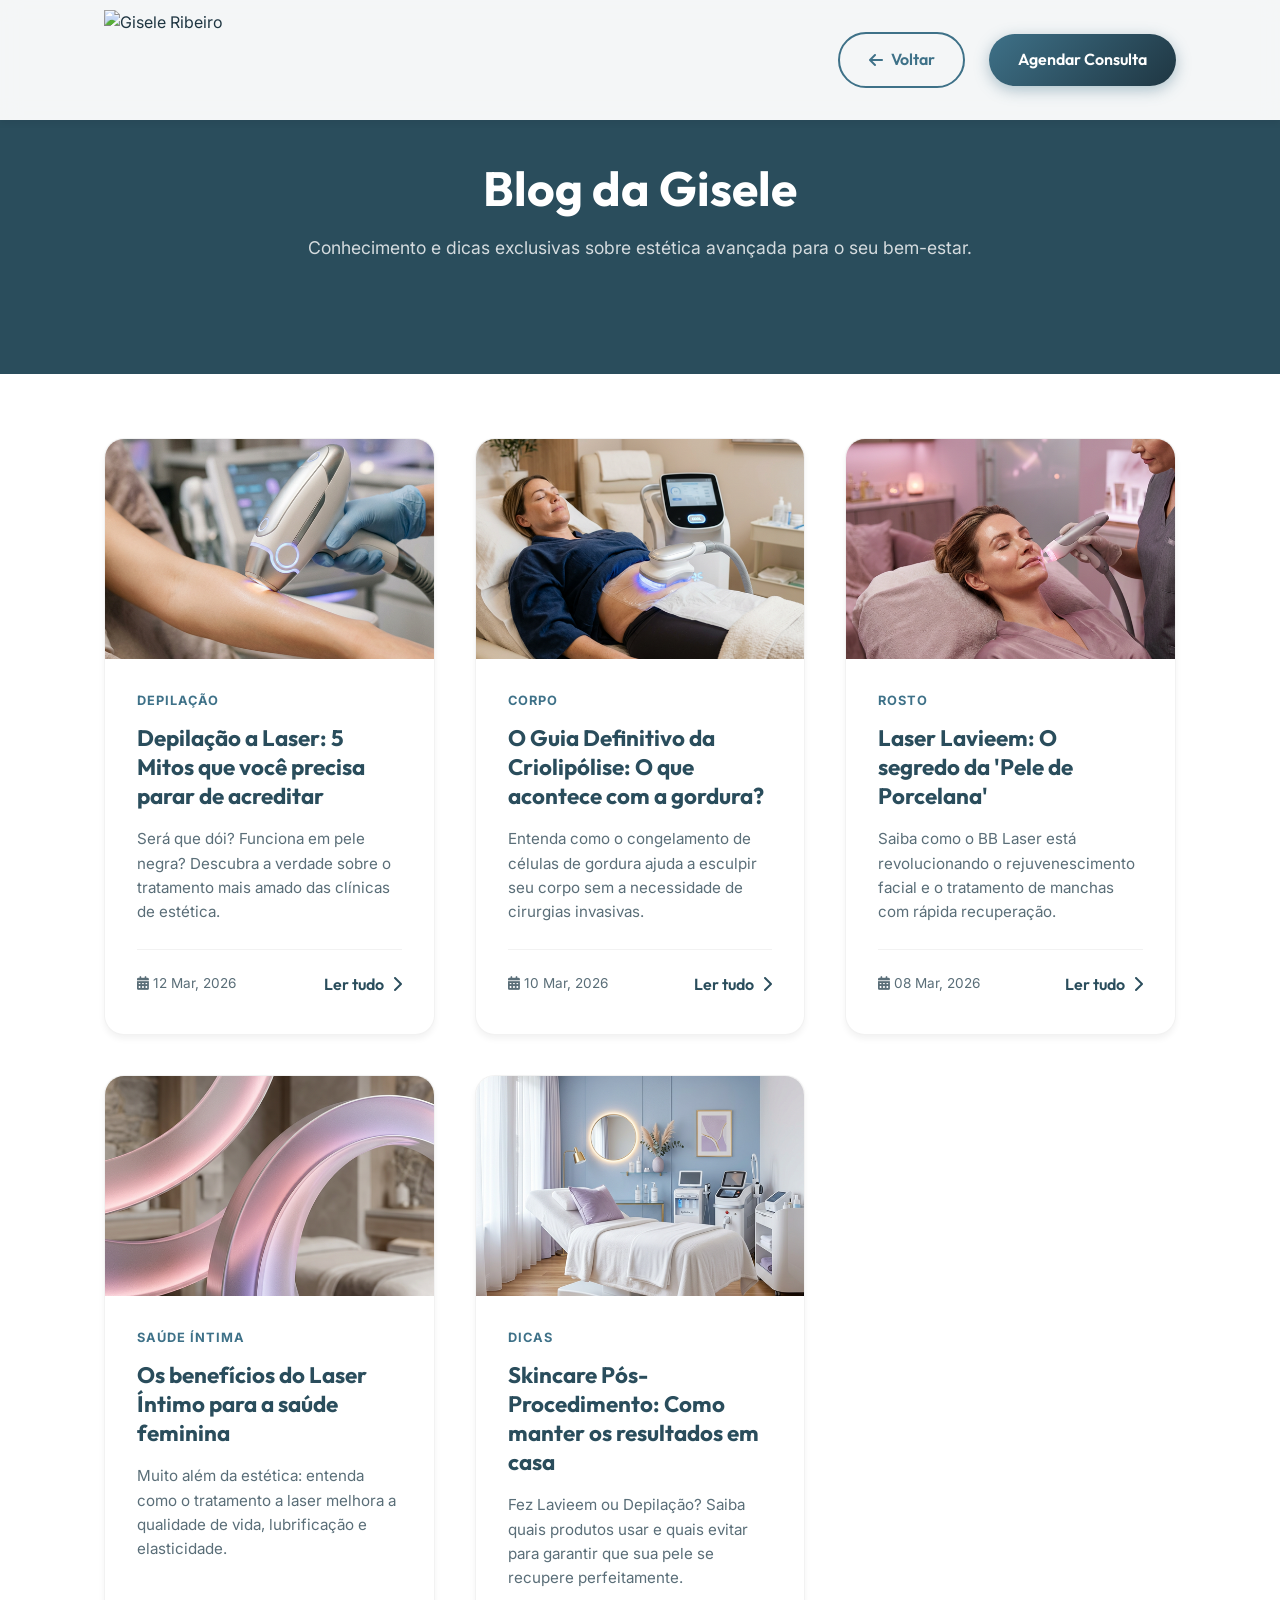
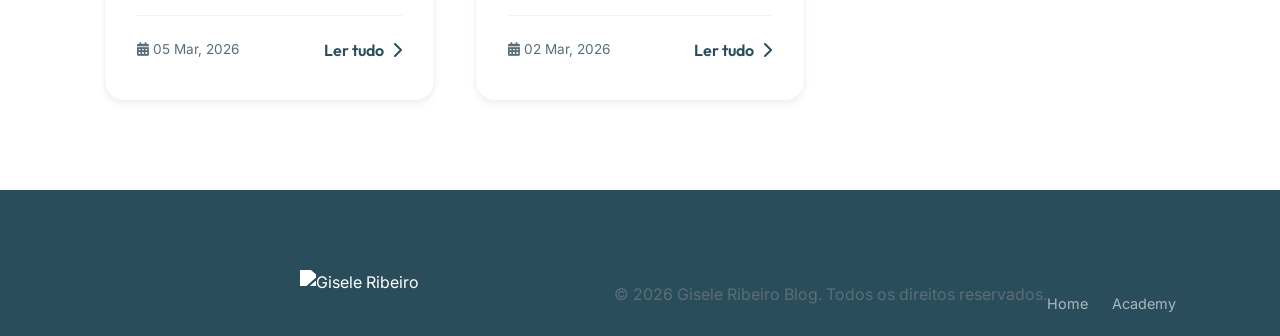
==== commit f6a7384f: "Cleanup: Remoção da funcionalidade de busca conforme solicitado" ====
--- a/blog.html
+++ b/blog.html
@@ -26,9 +26,6 @@
                 <img src="https://i.ibb.co/fGSXRLW4/Giselr-Besf-nw.webp" alt="Gisele Ribeiro" class="logo-img">
             </a>
             <div class="header-actions">
-                <button class="search-toggle" aria-label="Abrir Busca">
-                    <i class="fa-solid fa-magnifying-glass"></i>
-                </button>
                 <a href="index.html" class="btn btn-outline"><i class="fa-solid fa-arrow-left"></i> Voltar</a>
                 <a href="index.html#agendamento" class="btn btn-primary d-none-mobile">Agendar Consulta</a>
             </div>
@@ -59,29 +56,6 @@
         </div>
     </div>
 
-    <!-- Global Search Overlay -->
-    <div id="searchOverlay" class="search-overlay">
-        <div class="search-container">
-            <div class="search-header">
-                <div class="search-input-wrapper">
-                    <i class="fa-solid fa-magnifying-glass search-icon"></i>
-                    <input type="text" id="searchInput" placeholder="O que você está procurando?" autocomplete="off">
-                </div>
-                <button class="search-close" aria-label="Fechar Busca">&times;</button>
-            </div>
-            <div class="search-results-container">
-                <div id="searchResults" class="search-results">
-                    <div class="search-placeholder">
-                        <i class="fa-solid fa-sparkles"></i>
-                        <p>Digite algo para pesquisar...</p>
-                    </div>
-                </div>
-            </div>
-            <div class="search-footer">
-                <span>Pressione <kbd>ESC</kbd> para fechar</span>
-            </div>
-        </div>
-    </div>
 
     <footer class="footer">
         <div class="container footer-bottom-content">
--- a/styles.css
+++ b/styles.css
@@ -37,6 +37,7 @@
 html {
     scroll-behavior: smooth;
     font-size: 16px;
+    overflow-x: hidden;
 }
 
 body {
@@ -45,6 +46,8 @@
     background-color: var(--bg-white);
     line-height: 1.6;
     overflow-x: hidden;
+    width: 100%;
+    position: relative;
 }
 
 h1, h2, h3, h4, h5, h6 {
@@ -1082,185 +1085,6 @@
         bottom: 20px;
         right: 20px;
     }
-}
-
-/* Search Overlay */
-.search-overlay {
-    position: fixed;
-    top: 0;
-    left: 0;
-    width: 100%;
-    height: 100%;
-    background: rgba(255, 255, 255, 0.98);
-    backdrop-filter: blur(15px);
-    z-index: 9999;
-    opacity: 0;
-    visibility: hidden;
-    transition: all 0.4s cubic-bezier(0.77, 0, 0.175, 1);
-    display: flex;
-    justify-content: center;
-    padding: 5vh 5%;
-}
-
-.search-overlay.active {
-    opacity: 1;
-    visibility: visible;
-}
-
-.search-container {
-    width: 100%;
-    max-width: 800px;
-    display: flex;
-    flex-direction: column;
-}
-
-.search-header {
-    display: flex;
-    align-items: center;
-    gap: 2rem;
-    padding-bottom: 2rem;
-    border-bottom: 2px solid var(--bg-light);
-    margin-bottom: 2rem;
-}
-
-.search-input-wrapper {
-    flex: 1;
-    display: flex;
-    align-items: center;
-    gap: 1.5rem;
-}
-
-.search-icon {
-    font-size: 1.8rem;
-    color: var(--primary-blue);
-}
-
-#searchInput {
-    background: transparent;
-    border: none;
-    font-size: 2rem;
-    font-family: var(--font-heading);
-    color: var(--primary-blue-dark);
-    width: 100%;
-    padding: 0;
-}
-
-#searchInput:focus {
-    box-shadow: none;
-}
-
-.search-close {
-    background: var(--bg-light);
-    border: none;
-    width: 50px;
-    height: 50px;
-    border-radius: 50%;
-    font-size: 1.5rem;
-    display: flex;
-    align-items: center;
-    justify-content: center;
-    cursor: pointer;
-    transition: var(--transition-normal);
-}
-
-.search-close:hover {
-    background: var(--primary-blue);
-    color: white;
-    transform: rotate(90deg);
-}
-
-.search-results-container {
-    flex: 1;
-    overflow-y: auto;
-    padding-right: 1rem;
-}
-
-.search-placeholder {
-    text-align: center;
-    padding-top: 10vh;
-    color: var(--text-muted);
-}
-
-.search-placeholder i {
-    font-size: 3rem;
-    margin-bottom: 1.5rem;
-    opacity: 0.3;
-}
-
-.search-section {
-    margin-bottom: 2.5rem;
-}
-
-.search-section h4 {
-    font-size: 0.8rem;
-    text-transform: uppercase;
-    letter-spacing: 2px;
-    color: var(--primary-blue);
-    margin-bottom: 1.5rem;
-    opacity: 0.7;
-}
-
-.search-result-item {
-    display: flex;
-    align-items: center;
-    gap: 1.5rem;
-    padding: 1.2rem;
-    border-radius: 16px;
-    background: white;
-    margin-bottom: 1rem;
-    transition: var(--transition-normal);
-    border: 1px solid transparent;
-}
-
-.search-result-item:hover {
-    background: var(--bg-light);
-    transform: translateX(10px);
-    border-color: var(--primary-blue-light);
-}
-
-.search-result-item i {
-    width: 45px;
-    height: 45px;
-    background: white;
-    border-radius: 12px;
-    display: flex;
-    align-items: center;
-    justify-content: center;
-    color: var(--primary-blue);
-    font-size: 1.2rem;
-    box-shadow: var(--shadow-sm);
-}
-
-.search-result-item div {
-    display: flex;
-    flex-direction: column;
-}
-
-.search-result-item span {
-    font-weight: 600;
-    color: var(--primary-blue-dark);
-    font-size: 1.1rem;
-}
-
-.search-result-item small {
-    font-size: 0.8rem;
-    color: var(--text-muted);
-}
-
-.search-footer {
-    padding-top: 2rem;
-    text-align: center;
-    font-size: 0.85rem;
-    color: var(--text-muted);
-}
-
-kbd {
-    background: var(--bg-light);
-    padding: 0.2rem 0.5rem;
-    border-radius: 4px;
-    font-family: inherit;
-    font-size: 0.75rem;
-    border: 1px solid #cbd5e1;
 }
 
 /* Responsiveness Audit & Improvements */
